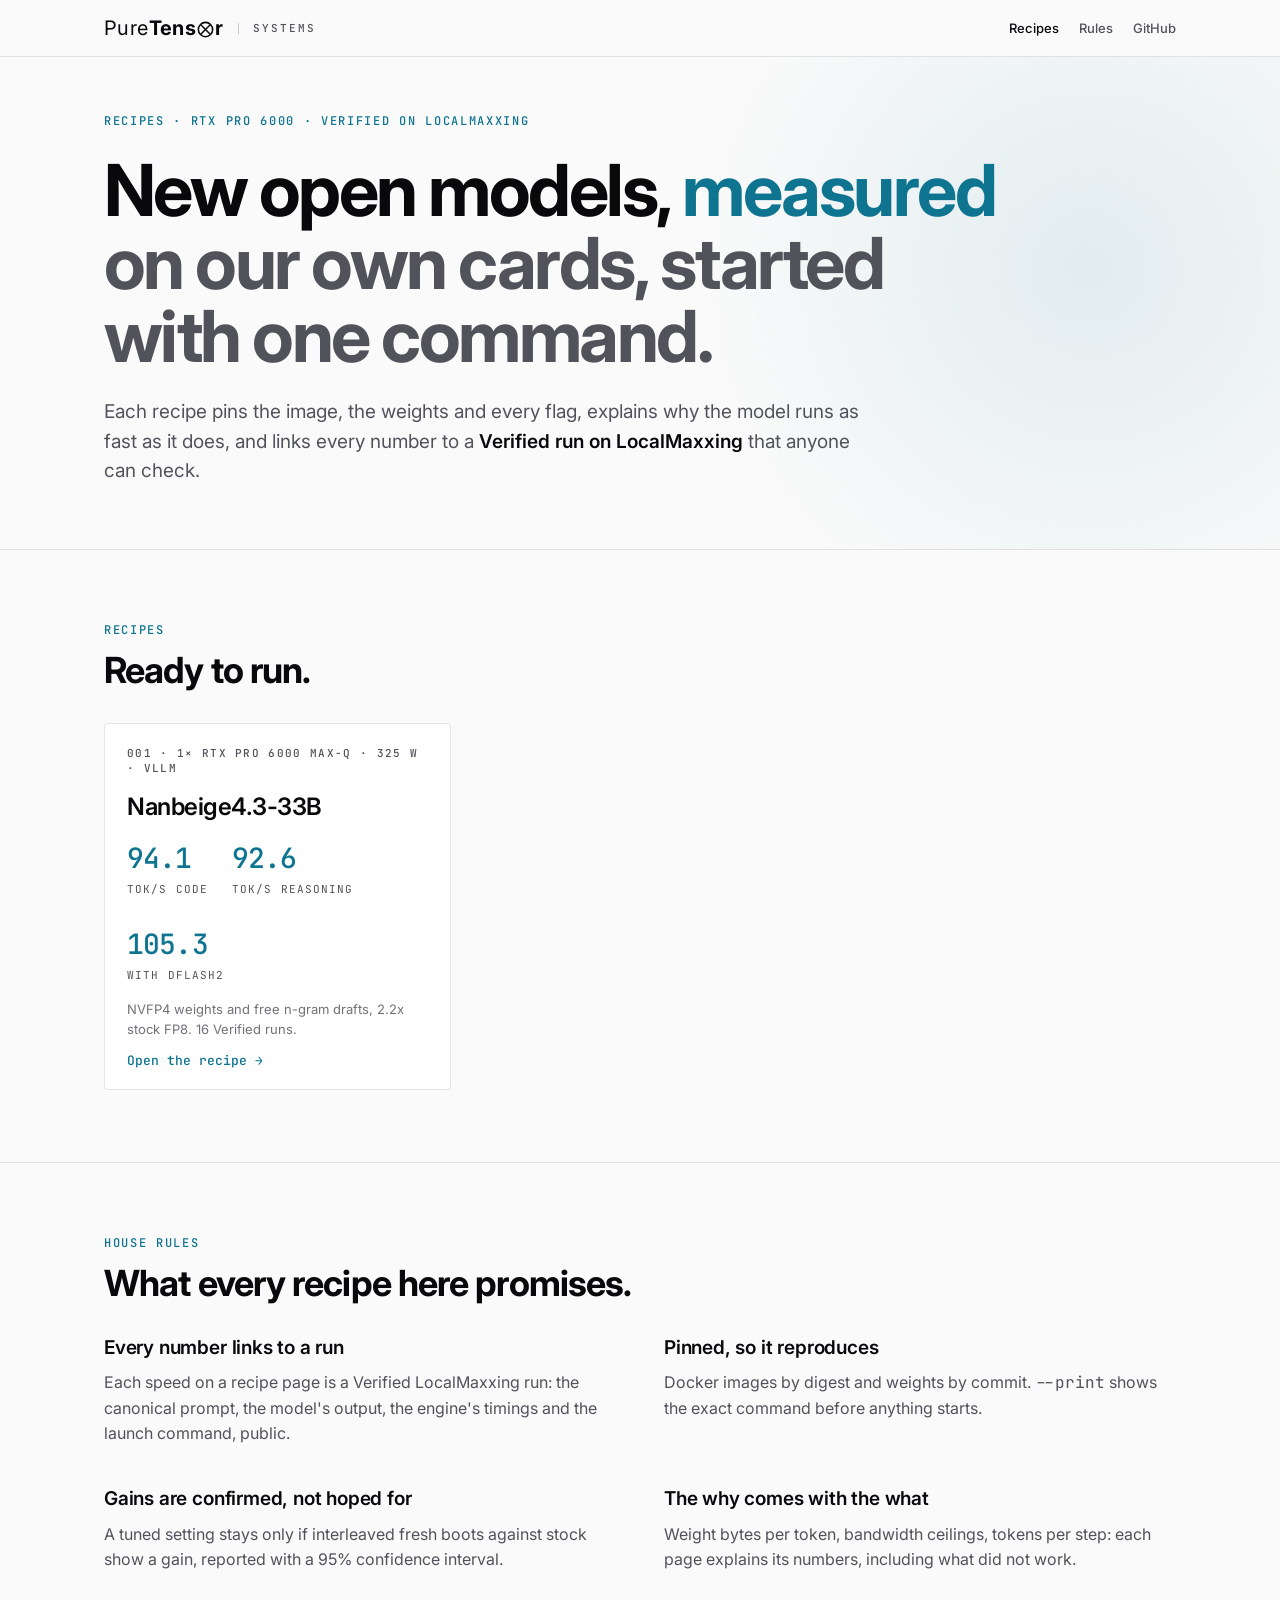
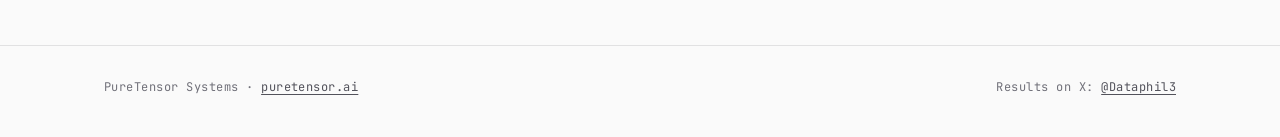
==== index.html @ ee7eed44 "puretensor.systems: site shell and recipe 001 (Nanbeige4.3-33B on one RTX PRO 6000 Max-Q) Co-Authore" ====
<!doctype html>
<html lang="en">
<head>
<meta charset="utf-8">
<meta name="viewport" content="width=device-width, initial-scale=1, viewport-fit=cover">
<title>PureTensor Systems · Measured recipes for local models</title>
<meta name="description" content="One-command recipes for running new open models on RTX PRO 6000 cards. Every number is a Verified LocalMaxxing run.">
<link rel="preconnect" href="https://fonts.googleapis.com">
<link rel="preconnect" href="https://fonts.gstatic.com" crossorigin>
<link rel="stylesheet" href="https://fonts.googleapis.com/css2?family=Inter:wght@400;500;600;700&family=JetBrains+Mono:wght@400;500&display=swap">
<link rel="stylesheet" href="assets/site.css">
</head>
<body>

<header class="site-head">
  <div class="wrap">
    <a class="brand" href="./">
      <span class="wordmark"><span>Pure</span><b>Tens</b><svg viewBox="0 0 22 22" fill="none" stroke="currentColor" aria-hidden="true"><circle cx="11" cy="11" r="9.25" stroke-width="2"/><line x1="4.9" y1="4.9" x2="17.1" y2="17.1" stroke-width="2"/><line x1="17.1" y1="4.9" x2="4.9" y2="17.1" stroke-width="2"/></svg><b>r</b></span>
      <span class="brand-tag">SYSTEMS</span>
    </a>
    <nav class="site-nav" aria-label="Site">
      <a href="./" aria-current="page">Recipes</a>
      <a href="#rules">Rules</a>
      <a href="https://github.com/puretensor">GitHub</a>
    </nav>
  </div>
</header>

<main>
<section class="hero">
  <div class="wrap">
    <p class="eyebrow">Recipes · RTX PRO 6000 · Verified on LocalMaxxing</p>
    <h1>New open models, <span class="hot">measured</span> <span class="dim">on our own cards, started with one command.</span></h1>
    <p class="lede">Each recipe pins the image, the weights and every flag, explains why the model runs as fast as it does, and links every number to a <strong>Verified run on LocalMaxxing</strong> that anyone can check.</p>
  </div>
</section>

<section>
  <div class="wrap">
    <div class="sec-head">
      <p class="eyebrow">Recipes</p>
      <h2>Ready to run.</h2>
    </div>
    <div class="recipes">
      <a class="recipe" href="models/Nanbeige4.3-33B-1x-RTX-PRO-6000-MaxQ/">
        <span class="meta">001 · 1× RTX PRO 6000 Max-Q · 325 W · vLLM</span>
        <h3>Nanbeige4.3-33B</h3>
        <span class="nums"><span><b>94.1</b>tok/s code</span><span><b>92.6</b>tok/s reasoning</span><span><b>105.3</b>with DFlash2</span></span>
        <span class="small">NVFP4 weights and free n-gram drafts, 2.2x stock FP8. 16 Verified runs.</span>
        <span class="go">Open the recipe →</span>
      </a>
    </div>
  </div>
</section>

<section id="rules">
  <div class="wrap">
    <div class="sec-head">
      <p class="eyebrow">House rules</p>
      <h2>What every recipe here promises.</h2>
    </div>
    <div class="cols">
      <div><h3>Every number links to a run</h3><p>Each speed on a recipe page is a Verified LocalMaxxing run: the canonical prompt, the model's output, the engine's timings and the launch command, public.</p></div>
      <div><h3>Pinned, so it reproduces</h3><p>Docker images by digest and weights by commit. <code>--print</code> shows the exact command before anything starts.</p></div>
      <div><h3>Gains are confirmed, not hoped for</h3><p>A tuned setting stays only if interleaved fresh boots against stock show a gain, reported with a 95% confidence interval.</p></div>
      <div><h3>The why comes with the what</h3><p>Weight bytes per token, bandwidth ceilings, tokens per step: each page explains its numbers, including what did not work.</p></div>
    </div>
  </div>
</section>
</main>

<footer class="site-foot">
  <div class="wrap">
    <span>PureTensor Systems · <a href="https://puretensor.ai">puretensor.ai</a></span>
    <span>Results on X: <a href="https://x.com/Dataphil3">@Dataphil3</a></span>
  </div>
</footer>
</body>
</html>
---- assets/site.css ----
/* puretensor.systems: lab recipe pages.
   Layout: one 1120px column; a mono "instrument" register (eyebrows, numbers, tables) against plain Inter prose.
   Dark-first, matching the PureTensor X cards; a light variant for light-mode readers. */
:root {
  --bg: #09090b;          /* zinc-950, the card ground */
  --panel: #111114;       /* raised surfaces: tables, terminal */
  --line: rgba(228, 228, 231, 0.12);
  --line-strong: rgba(228, 228, 231, 0.22);
  --fg: #fafafa;
  --muted: #a1a1aa;
  --faint: #71717a;
  --accent: #22d3ee;      /* PureTensor cyan */
  --accent-ink: #09090b;  /* text on accent */
  --accent-soft: rgba(34, 211, 238, 0.12);
  --amber: #f59e0b;       /* reference lines: ceilings, previous bests */
  --glow: rgba(34, 211, 238, 0.16);
  --display: "Inter", system-ui, -apple-system, "Segoe UI", sans-serif;
  --body: "Inter", system-ui, -apple-system, "Segoe UI", sans-serif;
  --mono: "JetBrains Mono", ui-monospace, "SFMono-Regular", Menlo, monospace;
  --step--1: 0.8125rem;
  --step-0: 1rem;
  --step-1: 1.1875rem;
  --step-2: 1.5rem;
  --step-3: 2.25rem;
  --step-4: clamp(2.5rem, 5.6vw, 4.5rem);
  --radius: 4px;
  color-scheme: dark;
}
@media (prefers-color-scheme: light) {
  :root:not([data-theme="dark"]) {
    --bg: #fafafa; --panel: #ffffff; --line: rgba(9, 9, 11, 0.1); --line-strong: rgba(9, 9, 11, 0.2);
    --fg: #09090b; --muted: #52525b; --faint: #71717a; --accent: #0e7490; --accent-ink: #ffffff;
    --accent-soft: rgba(14, 116, 144, 0.1); --amber: #b45309; --glow: rgba(14, 116, 144, 0.1);
    color-scheme: light;
  }
}
:root[data-theme="light"] {
  --bg: #fafafa; --panel: #ffffff; --line: rgba(9, 9, 11, 0.1); --line-strong: rgba(9, 9, 11, 0.2);
  --fg: #09090b; --muted: #52525b; --faint: #71717a; --accent: #0e7490; --accent-ink: #ffffff;
  --accent-soft: rgba(14, 116, 144, 0.1); --amber: #b45309; --glow: rgba(14, 116, 144, 0.1);
  color-scheme: light;
}

*, *::before, *::after { box-sizing: border-box; }
html { -webkit-text-size-adjust: 100%; }
body {
  margin: 0; background: var(--bg); color: var(--fg);
  font: 400 var(--step-0)/1.6 var(--body);
  -webkit-font-smoothing: antialiased;
}
img, svg { max-width: 100%; }
a { color: var(--accent); text-underline-offset: 3px; text-decoration-thickness: 1px; }
a:hover { text-decoration-thickness: 2px; }
:focus-visible { outline: 2px solid var(--accent); outline-offset: 3px; border-radius: 2px; }
code, kbd, pre { font-family: var(--mono); }
.num { font-variant-numeric: tabular-nums; }

.wrap {
  max-width: 1120px; margin: 0 auto;
  padding-left: max(24px, env(safe-area-inset-left, 0px));
  padding-right: max(24px, env(safe-area-inset-right, 0px));
}
@media (max-width: 480px) {
  .wrap { padding-left: max(16px, env(safe-area-inset-left, 0px)); padding-right: max(16px, env(safe-area-inset-right, 0px)); }
}

/* Header */
.site-head { border-bottom: 1px solid var(--line); }
.site-head .wrap { display: flex; align-items: center; justify-content: space-between; gap: 16px; padding-block: 18px; flex-wrap: wrap; }
.brand { display: flex; align-items: center; gap: 14px; color: var(--fg); text-decoration: none; }
.wordmark { display: inline-flex; align-items: center; font-size: 20px; line-height: 1; letter-spacing: 0.02em; }
.wordmark b { font-weight: 700; }
.wordmark svg { width: 17px; height: 17px; margin: 0 1px; position: relative; top: 1px; }
.brand-tag { font: 500 11px/1 var(--mono); letter-spacing: 0.18em; color: var(--muted); padding-left: 14px; border-left: 1px solid var(--line-strong); }
.site-nav { display: flex; gap: 20px; font: 500 var(--step--1)/1 var(--body); }
.site-nav a { color: var(--muted); text-decoration: none; }
.site-nav a:hover, .site-nav a[aria-current] { color: var(--fg); }

/* Type */
.eyebrow { font: 500 12px/1.4 var(--mono); letter-spacing: 0.14em; text-transform: uppercase; color: var(--accent); margin: 0; }
.crumbs { font: 400 var(--step--1)/1.4 var(--mono); color: var(--faint); display: flex; gap: 8px; flex-wrap: wrap; margin: 0; }
.crumbs a { color: var(--muted); text-decoration: none; }
h1, h2, h3 { font-family: var(--display); text-wrap: balance; margin: 0; }
h1 { font-size: var(--step-4); line-height: 1.02; font-weight: 700; letter-spacing: -0.035em; }
h1 .dim { color: var(--muted); }
h1 .hot { color: var(--accent); }
h2 { font-size: var(--step-3); line-height: 1.1; font-weight: 700; letter-spacing: -0.025em; }
h3 { font-size: var(--step-1); line-height: 1.3; font-weight: 600; letter-spacing: -0.01em; }
p { margin: 0; }
.lede { font-size: var(--step-1); line-height: 1.55; color: var(--muted); max-width: 64ch; }
.lede strong { color: var(--fg); font-weight: 600; }
.prose { max-width: 66ch; color: var(--muted); display: flex; flex-direction: column; gap: 14px; }
.prose strong { color: var(--fg); font-weight: 600; }
.small { font-size: var(--step--1); color: var(--faint); }

/* Sections */
section { padding-block: 72px; border-top: 1px solid var(--line); }
.sec-head { display: flex; flex-direction: column; gap: 12px; margin-bottom: 32px; max-width: 760px; }
.sec-head p:not(.eyebrow) { color: var(--muted); }

/* Hero */
.hero { position: relative; overflow: hidden; border-top: 0; padding-block: 56px 64px; }
.hero::before {
  content: ""; position: absolute; right: -260px; top: -240px; width: 900px; height: 900px; pointer-events: none;
  background: radial-gradient(circle at center, var(--glow), transparent 62%);
}
.hero .wrap { position: relative; display: flex; flex-direction: column; gap: 24px; }
.chips { display: flex; flex-wrap: wrap; gap: 8px; }
.chip { font: 500 12px/1 var(--mono); letter-spacing: 0.04em; color: var(--muted); border: 1px solid var(--line-strong); border-radius: 999px; padding: 7px 11px; }
.chip.ok { color: var(--accent); border-color: var(--accent); }
.actions { display: flex; gap: 12px; flex-wrap: wrap; }
.btn {
  display: inline-flex; align-items: center; gap: 8px; padding: 12px 18px; border-radius: var(--radius);
  font: 600 var(--step--1)/1 var(--body); text-decoration: none; border: 1px solid var(--line-strong); color: var(--fg);
}
.btn.primary { background: var(--accent); border-color: var(--accent); color: var(--accent-ink); }
.btn:hover { border-color: var(--accent); text-decoration: none; }

/* Stat row */
.stats { display: grid; grid-template-columns: repeat(4, minmax(0, 1fr)); border: 1px solid var(--line); border-radius: var(--radius); background: var(--panel); }
.stat { padding: 22px 22px 20px; display: flex; flex-direction: column; gap: 8px; border-left: 1px solid var(--line); }
.stat:first-child { border-left: 0; }
.stat .k { font: 500 11px/1.3 var(--mono); letter-spacing: 0.14em; text-transform: uppercase; color: var(--muted); }
.stat .v { font: 500 clamp(2rem, 4vw, 3rem)/1 var(--mono); letter-spacing: -0.04em; font-variant-numeric: tabular-nums; }
.stat .v small { font-size: 0.42em; letter-spacing: 0; color: var(--muted); margin-left: 4px; }
.stat .v.hot { color: var(--accent); }
.stat .s { font: 400 12px/1.45 var(--mono); color: var(--faint); }
.stat .s a { color: var(--muted); }
@media (max-width: 860px) {
  .stats { grid-template-columns: repeat(2, minmax(0, 1fr)); }
  .stat:nth-child(3) { border-left: 0; }
  .stat:nth-child(n+3) { border-top: 1px solid var(--line); }
}

/* Tables */
.table-scroll { overflow-x: auto; border: 1px solid var(--line); border-radius: var(--radius); background: var(--panel); }
table { width: 100%; border-collapse: collapse; font-size: var(--step--1); }
th, td { text-align: left; padding: 12px 16px; border-bottom: 1px solid var(--line); vertical-align: top; }
tr:last-child td { border-bottom: 0; }
th { font: 500 11px/1.3 var(--mono); letter-spacing: 0.12em; text-transform: uppercase; color: var(--muted); white-space: nowrap; }
td.n, th.n { text-align: right; font-family: var(--mono); font-variant-numeric: tabular-nums; white-space: nowrap; }
td code { font-size: 0.92em; color: var(--fg); }
tr.best td { background: var(--accent-soft); }
tr.best td:first-child { box-shadow: inset 2px 0 0 var(--accent); }
.dimrow td { color: var(--muted); }
.ci { color: var(--faint); }
.swipe { display: none; }
@media (max-width: 700px) { .swipe { display: block; margin-top: 8px; } }

/* Replay terminal */
.term { border: 1px solid var(--line-strong); border-radius: 6px; background: var(--panel); overflow: hidden; }
.term-bar { display: flex; align-items: center; justify-content: space-between; gap: 12px; flex-wrap: wrap; padding: 12px 16px; border-bottom: 1px solid var(--line); }
.term-title { font: 500 12px/1.3 var(--mono); color: var(--muted); letter-spacing: 0.04em; }
.seg { display: inline-flex; border: 1px solid var(--line-strong); border-radius: var(--radius); overflow: hidden; }
.seg button { font: 500 12px/1 var(--mono); color: var(--muted); background: transparent; border: 0; padding: 9px 12px; cursor: pointer; border-left: 1px solid var(--line-strong); }
.seg button:first-child { border-left: 0; }
.seg button[aria-pressed="true"] { background: var(--accent); color: var(--accent-ink); }
.term-out { height: 360px; overflow: auto; margin: 0; padding: 18px 20px; font: 400 13px/1.6 var(--mono); color: var(--fg); white-space: pre-wrap; word-break: break-word; }
.term-out .cursor { display: inline-block; width: 0.6em; height: 1.1em; vertical-align: text-bottom; background: var(--accent); }
.term-foot { display: flex; justify-content: space-between; gap: 12px; flex-wrap: wrap; padding: 12px 16px; border-top: 1px solid var(--line); font: 500 12px/1.3 var(--mono); color: var(--muted); font-variant-numeric: tabular-nums; }
.term-foot b { color: var(--accent); font-weight: 500; }
.replay-btn { font: 500 12px/1 var(--mono); color: var(--fg); background: transparent; border: 1px solid var(--line-strong); border-radius: var(--radius); padding: 8px 12px; cursor: pointer; }
.replay-btn:hover { border-color: var(--accent); }

/* Ceiling chart */
.ceiling { border: 1px solid var(--line); border-radius: var(--radius); background: var(--panel); padding: 24px 24px 18px; }
.ceiling svg { display: block; width: 100%; height: auto; overflow: visible; }
.ceiling text { font-family: var(--mono); }
.legend { display: flex; flex-wrap: wrap; gap: 18px; margin-top: 14px; font: 500 11px/1.3 var(--mono); letter-spacing: 0.08em; color: var(--muted); text-transform: uppercase; }
.legend span { display: inline-flex; align-items: center; gap: 8px; }
.sw { width: 12px; height: 12px; border-radius: 2px; display: inline-block; }
.sw.line { height: 0; border-top: 2px dashed var(--amber); border-radius: 0; width: 16px; }

/* Two-column explainers */
.cols { display: grid; grid-template-columns: repeat(2, minmax(0, 1fr)); gap: 40px 48px; }
.cols > div { min-width: 0; display: flex; flex-direction: column; gap: 10px; }
.cols p { color: var(--muted); }
.cols p strong { color: var(--fg); }
@media (max-width: 760px) { .cols { grid-template-columns: minmax(0, 1fr); gap: 32px; } }

.formula { display: flex; align-items: baseline; flex-wrap: wrap; gap: 10px 14px; padding: 20px 22px; border: 1px solid var(--line); border-radius: var(--radius); background: var(--panel); font-family: var(--mono); }
.formula .big { font-size: 1.75rem; font-weight: 500; letter-spacing: -0.02em; font-variant-numeric: tabular-nums; }
.formula .u { font-size: 11px; letter-spacing: 0.12em; color: var(--muted); text-transform: uppercase; }
.formula .op { color: var(--faint); font-size: 1.25rem; }
.formula .hot { color: var(--accent); }

/* Steps and code */
.steps { display: flex; flex-direction: column; gap: 28px; }
.step { display: grid; grid-template-columns: 40px minmax(0, 1fr); gap: 16px; }
.step-n { font: 500 13px/1 var(--mono); color: var(--accent-ink); background: var(--accent); width: 28px; height: 28px; border-radius: 50%; display: grid; place-items: center; margin-top: 2px; }
.step > div { min-width: 0; display: flex; flex-direction: column; gap: 12px; }
.step p { color: var(--muted); }
.codeblock { position: relative; border: 1px solid var(--line); border-radius: var(--radius); background: var(--panel); }
.codeblock pre { margin: 0; padding: 16px 18px; padding-right: 76px; overflow-x: auto; font-size: 13px; line-height: 1.65; color: var(--fg); }
.codeblock .c { color: var(--faint); }
.copy { position: absolute; top: 10px; right: 10px; font: 500 11px/1 var(--mono); letter-spacing: 0.06em; color: var(--muted); background: var(--bg); border: 1px solid var(--line-strong); border-radius: var(--radius); padding: 7px 9px; cursor: pointer; }
.copy:hover { color: var(--fg); border-color: var(--accent); }

/* Needs grid */
.needs { display: grid; grid-template-columns: repeat(4, minmax(0, 1fr)); gap: 0; border: 1px solid var(--line); border-radius: var(--radius); }
.needs > div { padding: 20px; border-left: 1px solid var(--line); display: flex; flex-direction: column; gap: 8px; min-width: 0; }
.needs > div:first-child { border-left: 0; }
.needs h3 { font-size: var(--step-0); }
.needs p { color: var(--muted); font-size: var(--step--1); }
@media (max-width: 860px) {
  .needs { grid-template-columns: repeat(2, minmax(0, 1fr)); }
  .needs > div:nth-child(3) { border-left: 0; }
  .needs > div:nth-child(n+3) { border-top: 1px solid var(--line); }
}
@media (max-width: 480px) {
  .needs { grid-template-columns: minmax(0, 1fr); }
  .needs > div { border-left: 0; }
  .needs > div + div { border-top: 1px solid var(--line); }
}

/* Recipe index cards */
.recipes { display: grid; grid-template-columns: repeat(auto-fill, minmax(min(100%, 340px), 1fr)); gap: 16px; }
.recipe { display: flex; flex-direction: column; gap: 14px; padding: 22px; border: 1px solid var(--line); border-radius: var(--radius); background: var(--panel); color: var(--fg); text-decoration: none; }
.recipe:hover { border-color: var(--accent); text-decoration: none; }
.recipe .meta { font: 500 11px/1.4 var(--mono); letter-spacing: 0.12em; text-transform: uppercase; color: var(--muted); }
.recipe h3 { font-size: var(--step-2); letter-spacing: -0.02em; }
.recipe .nums { display: flex; gap: 24px; flex-wrap: wrap; font-family: var(--mono); }
.recipe .nums b { display: block; font-size: 1.75rem; font-weight: 500; letter-spacing: -0.03em; color: var(--accent); font-variant-numeric: tabular-nums; }
.recipe .nums span { font-size: 11px; letter-spacing: 0.1em; color: var(--muted); text-transform: uppercase; }
.recipe .go { font: 500 var(--step--1)/1 var(--mono); color: var(--accent); }

/* Footer */
.site-foot { border-top: 1px solid var(--line); }
.site-foot .wrap { padding-block: 32px 40px; display: flex; justify-content: space-between; gap: 16px 32px; flex-wrap: wrap; font: 400 12px/1.6 var(--mono); color: var(--faint); letter-spacing: 0.04em; }
.site-foot a { color: var(--muted); }

@media (prefers-reduced-motion: reduce) {
  * { scroll-behavior: auto !important; }
}

/* Race: the same reply, three setups, replayed at measured speed */
.race { display: grid; grid-template-columns: repeat(3, minmax(0, 1fr)); gap: 12px; }
.lane { border: 1px solid var(--line); border-radius: 6px; background: var(--panel); display: flex; flex-direction: column; min-width: 0; overflow: hidden; }
.lane.lead { border-color: var(--accent); box-shadow: 0 0 0 1px var(--accent-soft), 0 18px 48px -24px var(--glow); }
.lane-head { padding: 14px 16px 12px; border-bottom: 1px solid var(--line); display: flex; flex-direction: column; gap: 6px; }
.lane-name { font: 500 11px/1.3 var(--mono); letter-spacing: 0.12em; text-transform: uppercase; color: var(--muted); }
.lane-rate { font: 500 1.75rem/1 var(--mono); letter-spacing: -0.03em; font-variant-numeric: tabular-nums; }
.lane.lead .lane-rate { color: var(--accent); }
.lane-rate small { font-size: 0.45em; color: var(--muted); letter-spacing: 0; margin-left: 4px; }
.lane-out { height: 230px; overflow: hidden; margin: 0; padding: 12px 14px; font: 400 11px/1.55 var(--mono); color: var(--muted); white-space: pre-wrap; word-break: break-word; display: flex; flex-direction: column; justify-content: flex-end; }
.lane-out span { display: block; }
.lane-bar { height: 3px; background: var(--line); }
.lane-bar i { display: block; height: 100%; width: 0; background: var(--accent); }
.lane:not(.lead) .lane-bar i { background: var(--muted); }
.lane-foot { display: flex; justify-content: space-between; gap: 8px; padding: 10px 14px; font: 500 11px/1.3 var(--mono); color: var(--faint); font-variant-numeric: tabular-nums; }
.lane-foot .done { color: var(--accent); }
.race-meta { display: flex; justify-content: space-between; align-items: center; gap: 12px; flex-wrap: wrap; font: 400 12px/1.5 var(--mono); color: var(--faint); }
@media (max-width: 760px) {
  .race { grid-template-columns: minmax(0, 1fr); }
  .lane-out { height: 120px; }
}

/* Receipts ledger */
.ledger { border: 1px solid var(--line); border-radius: var(--radius); background: var(--panel); font-family: var(--mono); font-size: 12.5px; }
.ledger-row { display: grid; grid-template-columns: minmax(0, 1.9fr) minmax(0, 1.2fr) 70px 64px minmax(250px, 1.7fr); gap: 12px; padding: 11px 16px; border-bottom: 1px dashed var(--line-strong); align-items: baseline; }
.ledger-row:last-child { border-bottom: 0; }
.ledger-row.head { font-size: 11px; letter-spacing: 0.12em; text-transform: uppercase; color: var(--muted); border-bottom-style: solid; }
.ledger-row .r { text-align: right; font-variant-numeric: tabular-nums; }
.ledger-row a { color: var(--muted); overflow: hidden; text-overflow: ellipsis; white-space: nowrap; }
.ledger-row a:hover { color: var(--accent); }
.ledger-row .what { color: var(--fg); min-width: 0; }
.ledger-row .what small { color: var(--faint); display: block; font-size: 11px; }
.ledger-row .ok { color: var(--accent); }
.ledger-row > span:last-child { white-space: nowrap; }
.ledger-scroll { overflow-x: auto; }
.ledger-scroll .ledger { min-width: 860px; }
section.tight { padding-block: 40px; }
.ceiling { overflow-x: auto; }
.ceiling svg { min-width: 620px; }
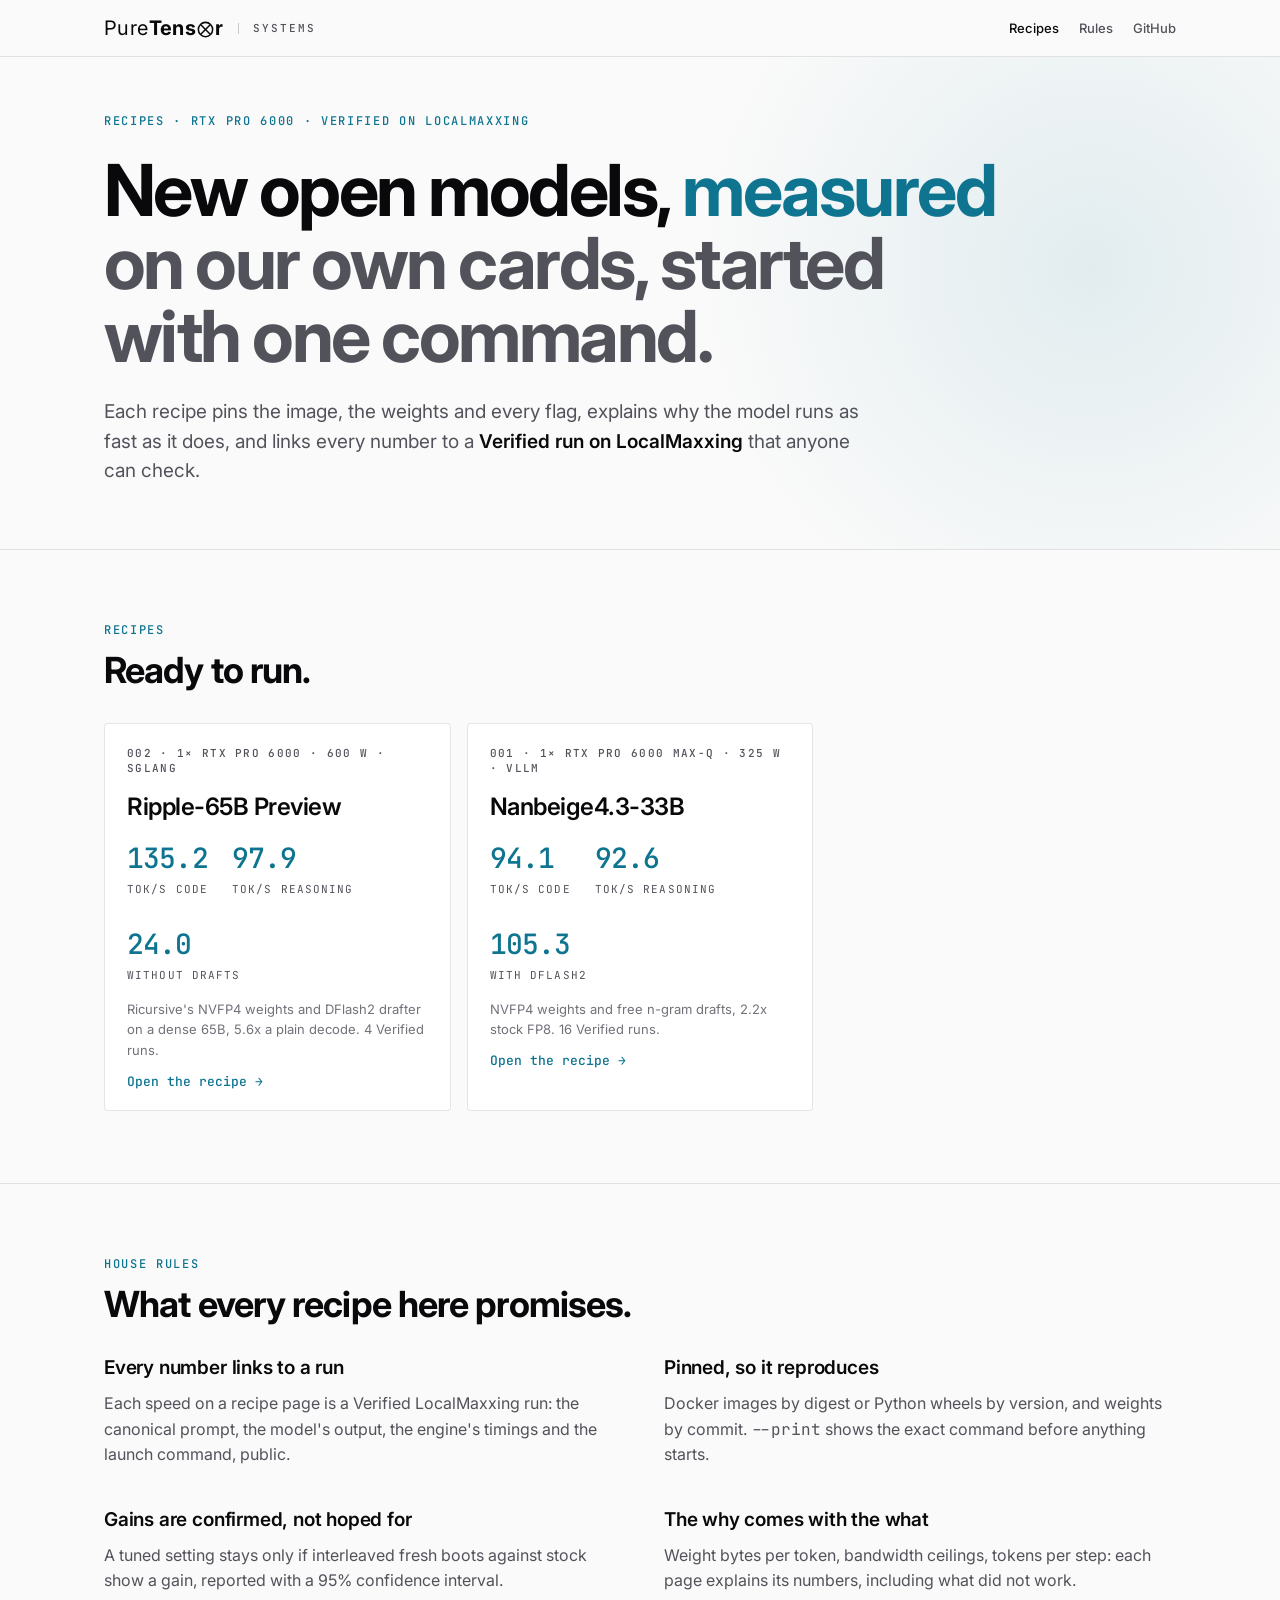
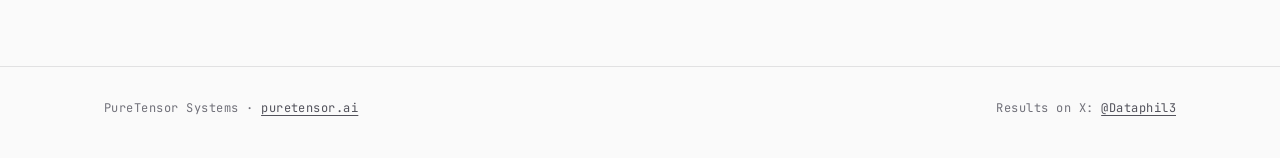
==== commit 7a53b6b5: "v0.2.0: Recipe 002: Ripple-65B Preview on one RTX PRO 6000 (135.2 / 97.9 tok/s, NVFP4 + DFlash2, SGL" ====
--- a/index.html
+++ b/index.html
@@ -5,6 +5,11 @@
 <meta name="viewport" content="width=device-width, initial-scale=1, viewport-fit=cover">
 <title>PureTensor Systems · Measured recipes for local models</title>
 <meta name="description" content="One-command recipes for running new open models on RTX PRO 6000 cards. Every number is a Verified LocalMaxxing run.">
+<link rel="icon" href="/favicon.ico?v=2" sizes="32x32">
+<link rel="icon" href="/favicon-32.png?v=2" sizes="32x32" type="image/png">
+<link rel="icon" href="/favicon-192.png?v=2" sizes="192x192" type="image/png">
+<link rel="apple-touch-icon" href="/apple-touch-icon.png?v=2">
+<meta name="theme-color" content="#09090b">
 <link rel="preconnect" href="https://fonts.googleapis.com">
 <link rel="preconnect" href="https://fonts.gstatic.com" crossorigin>
 <link rel="stylesheet" href="https://fonts.googleapis.com/css2?family=Inter:wght@400;500;600;700&family=JetBrains+Mono:wght@400;500&display=swap">
@@ -42,6 +47,13 @@
       <h2>Ready to run.</h2>
     </div>
     <div class="recipes">
+      <a class="recipe" href="models/Ripple-65B-Preview-1x-RTX-PRO-6000/">
+        <span class="meta">002 · 1× RTX PRO 6000 · 600 W · SGLang</span>
+        <h3>Ripple-65B Preview</h3>
+        <span class="nums"><span><b>135.2</b>tok/s code</span><span><b>97.9</b>tok/s reasoning</span><span><b>24.0</b>without drafts</span></span>
+        <span class="small">Ricursive's NVFP4 weights and DFlash2 drafter on a dense 65B, 5.6x a plain decode. 4 Verified runs.</span>
+        <span class="go">Open the recipe →</span>
+      </a>
       <a class="recipe" href="models/Nanbeige4.3-33B-1x-RTX-PRO-6000-MaxQ/">
         <span class="meta">001 · 1× RTX PRO 6000 Max-Q · 325 W · vLLM</span>
         <h3>Nanbeige4.3-33B</h3>
@@ -61,7 +73,7 @@
     </div>
     <div class="cols">
       <div><h3>Every number links to a run</h3><p>Each speed on a recipe page is a Verified LocalMaxxing run: the canonical prompt, the model's output, the engine's timings and the launch command, public.</p></div>
-      <div><h3>Pinned, so it reproduces</h3><p>Docker images by digest and weights by commit. <code>--print</code> shows the exact command before anything starts.</p></div>
+      <div><h3>Pinned, so it reproduces</h3><p>Docker images by digest or Python wheels by version, and weights by commit. <code>--print</code> shows the exact command before anything starts.</p></div>
       <div><h3>Gains are confirmed, not hoped for</h3><p>A tuned setting stays only if interleaved fresh boots against stock show a gain, reported with a 95% confidence interval.</p></div>
       <div><h3>The why comes with the what</h3><p>Weight bytes per token, bandwidth ceilings, tokens per step: each page explains its numbers, including what did not work.</p></div>
     </div>
--- a/assets/site.css
+++ b/assets/site.css
@@ -272,3 +272,5 @@
 section.tight { padding-block: 40px; }
 .ceiling { overflow-x: auto; }
 .ceiling svg { min-width: 620px; }
+.cols.cols-3 { grid-template-columns: repeat(3, minmax(0, 1fr)); gap: 32px; }
+@media (max-width: 960px) { .cols.cols-3 { grid-template-columns: minmax(0, 1fr); } }
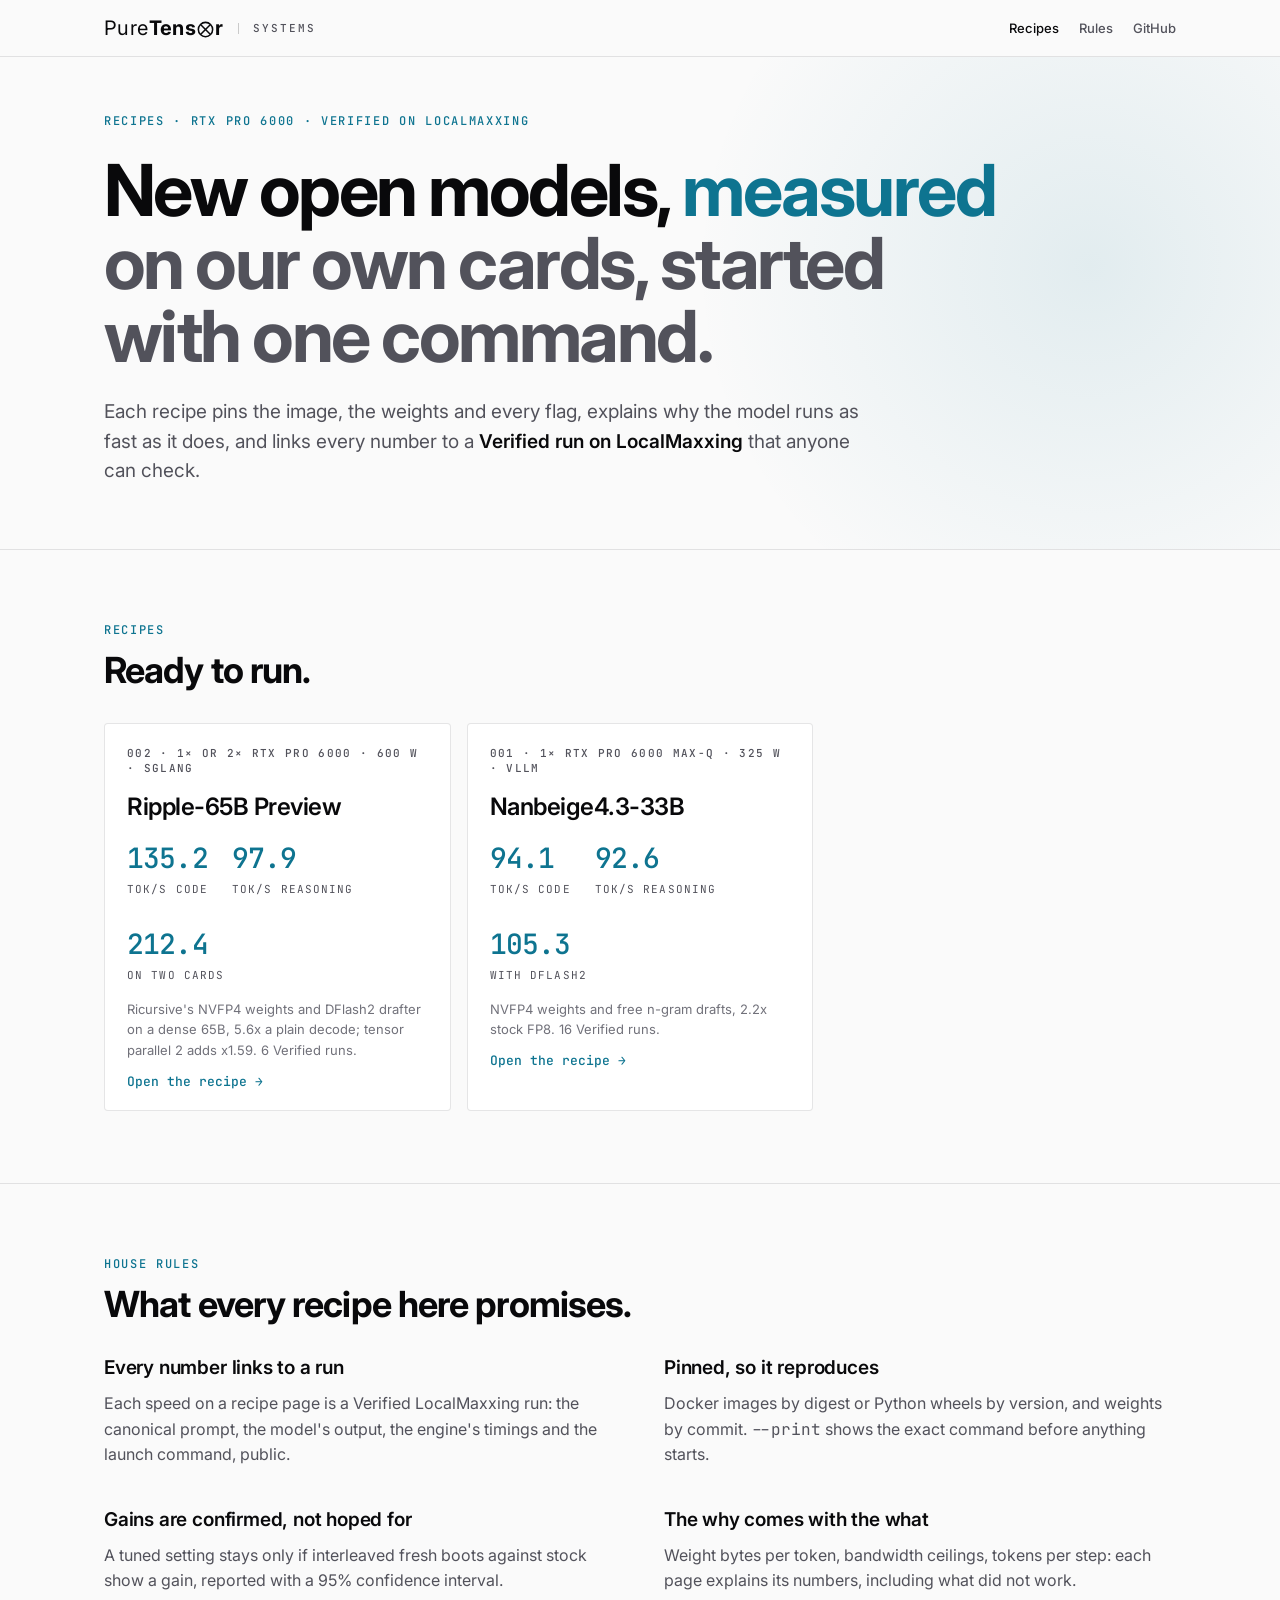
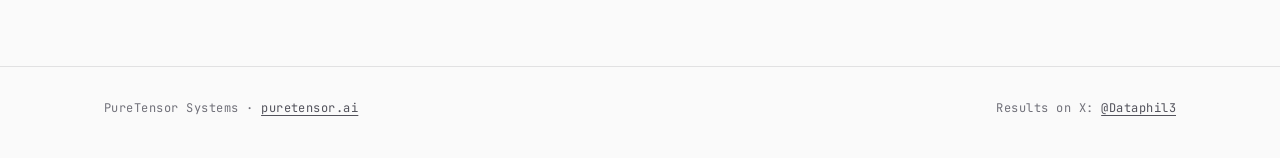
==== commit 6cc920be: "v0.2.1: Recipe 002: two cards (tp2, 212.4 / 152.0 tok/s Verified, x1.589 confirmed), fresh-clone tp2" ====
--- a/index.html
+++ b/index.html
@@ -48,10 +48,10 @@
     </div>
     <div class="recipes">
       <a class="recipe" href="models/Ripple-65B-Preview-1x-RTX-PRO-6000/">
-        <span class="meta">002 · 1× RTX PRO 6000 · 600 W · SGLang</span>
+        <span class="meta">002 · 1× or 2× RTX PRO 6000 · 600 W · SGLang</span>
         <h3>Ripple-65B Preview</h3>
-        <span class="nums"><span><b>135.2</b>tok/s code</span><span><b>97.9</b>tok/s reasoning</span><span><b>24.0</b>without drafts</span></span>
-        <span class="small">Ricursive's NVFP4 weights and DFlash2 drafter on a dense 65B, 5.6x a plain decode. 4 Verified runs.</span>
+        <span class="nums"><span><b>135.2</b>tok/s code</span><span><b>97.9</b>tok/s reasoning</span><span><b>212.4</b>on two cards</span></span>
+        <span class="small">Ricursive's NVFP4 weights and DFlash2 drafter on a dense 65B, 5.6x a plain decode; tensor parallel 2 adds x1.59. 6 Verified runs.</span>
         <span class="go">Open the recipe →</span>
       </a>
       <a class="recipe" href="models/Nanbeige4.3-33B-1x-RTX-PRO-6000-MaxQ/">
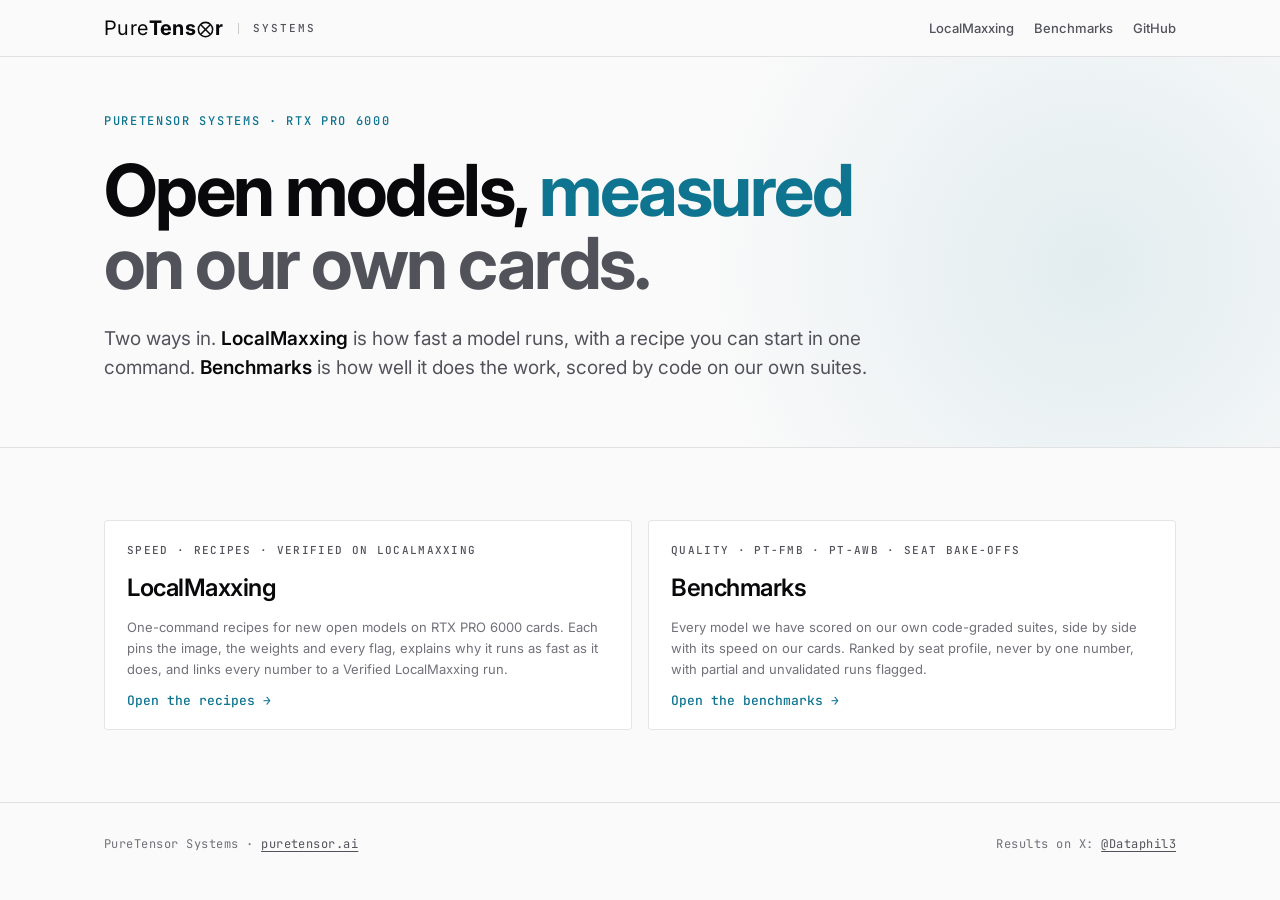
==== commit a6e838e9: "v0.3.0: Split the site in two: LocalMaxxing recipes and Benchmarks - / is now a hub with two ways in" ====
--- a/index.html
+++ b/index.html
@@ -3,8 +3,8 @@
 <head>
 <meta charset="utf-8">
 <meta name="viewport" content="width=device-width, initial-scale=1, viewport-fit=cover">
-<title>PureTensor Systems · Measured recipes for local models</title>
-<meta name="description" content="One-command recipes for running new open models on RTX PRO 6000 cards. Every number is a Verified LocalMaxxing run.">
+<title>PureTensor Systems · Open models, measured on our own cards</title>
+<meta name="description" content="PureTensor Systems: one-command LocalMaxxing recipes for new open models on RTX PRO 6000 cards, and our own benchmark board of every model we have scored.">
 <link rel="icon" href="/favicon.ico?v=2" sizes="32x32">
 <link rel="icon" href="/favicon-32.png?v=2" sizes="32x32" type="image/png">
 <link rel="icon" href="/favicon-192.png?v=2" sizes="192x192" type="image/png">
@@ -19,13 +19,13 @@
 
 <header class="site-head">
   <div class="wrap">
-    <a class="brand" href="./">
+    <a class="brand" href="./" aria-current="page">
       <span class="wordmark"><span>Pure</span><b>Tens</b><svg viewBox="0 0 22 22" fill="none" stroke="currentColor" aria-hidden="true"><circle cx="11" cy="11" r="9.25" stroke-width="2"/><line x1="4.9" y1="4.9" x2="17.1" y2="17.1" stroke-width="2"/><line x1="17.1" y1="4.9" x2="4.9" y2="17.1" stroke-width="2"/></svg><b>r</b></span>
       <span class="brand-tag">SYSTEMS</span>
     </a>
     <nav class="site-nav" aria-label="Site">
-      <a href="./" aria-current="page">Recipes</a>
-      <a href="#rules">Rules</a>
+      <a href="localmaxxing/">LocalMaxxing</a>
+      <a href="bench/">Benchmarks</a>
       <a href="https://github.com/puretensor">GitHub</a>
     </nav>
   </div>
@@ -34,48 +34,27 @@
 <main>
 <section class="hero">
   <div class="wrap">
-    <p class="eyebrow">Recipes · RTX PRO 6000 · Verified on LocalMaxxing</p>
-    <h1>New open models, <span class="hot">measured</span> <span class="dim">on our own cards, started with one command.</span></h1>
-    <p class="lede">Each recipe pins the image, the weights and every flag, explains why the model runs as fast as it does, and links every number to a <strong>Verified run on LocalMaxxing</strong> that anyone can check.</p>
+    <p class="eyebrow">PureTensor Systems · RTX PRO 6000</p>
+    <h1>Open models, <span class="hot">measured</span> <span class="dim">on our own cards.</span></h1>
+    <p class="lede">Two ways in. <strong>LocalMaxxing</strong> is how fast a model runs, with a recipe you can start in one command. <strong>Benchmarks</strong> is how well it does the work, scored by code on our own suites.</p>
   </div>
 </section>
 
 <section>
   <div class="wrap">
-    <div class="sec-head">
-      <p class="eyebrow">Recipes</p>
-      <h2>Ready to run.</h2>
-    </div>
-    <div class="recipes">
-      <a class="recipe" href="models/Ripple-65B-Preview-1x-RTX-PRO-6000/">
-        <span class="meta">002 · 1× or 2× RTX PRO 6000 · 600 W · SGLang</span>
-        <h3>Ripple-65B Preview</h3>
-        <span class="nums"><span><b>135.2</b>tok/s code</span><span><b>97.9</b>tok/s reasoning</span><span><b>212.4</b>on two cards</span></span>
-        <span class="small">Ricursive's NVFP4 weights and DFlash2 drafter on a dense 65B, 5.6x a plain decode; tensor parallel 2 adds x1.59. 6 Verified runs.</span>
-        <span class="go">Open the recipe →</span>
+    <div class="recipes" style="grid-template-columns: repeat(auto-fit, minmax(min(100%, 340px), 1fr))">
+      <a class="recipe" href="localmaxxing/">
+        <span class="meta">Speed · recipes · Verified on LocalMaxxing</span>
+        <h3>LocalMaxxing</h3>
+        <span class="small">One-command recipes for new open models on RTX PRO 6000 cards. Each pins the image, the weights and every flag, explains why it runs as fast as it does, and links every number to a Verified LocalMaxxing run.</span>
+        <span class="go">Open the recipes →</span>
       </a>
-      <a class="recipe" href="models/Nanbeige4.3-33B-1x-RTX-PRO-6000-MaxQ/">
-        <span class="meta">001 · 1× RTX PRO 6000 Max-Q · 325 W · vLLM</span>
-        <h3>Nanbeige4.3-33B</h3>
-        <span class="nums"><span><b>94.1</b>tok/s code</span><span><b>92.6</b>tok/s reasoning</span><span><b>105.3</b>with DFlash2</span></span>
-        <span class="small">NVFP4 weights and free n-gram drafts, 2.2x stock FP8. 16 Verified runs.</span>
-        <span class="go">Open the recipe →</span>
+      <a class="recipe" href="bench/">
+        <span class="meta">Quality · PT-FMB · PT-AWB · seat bake-offs</span>
+        <h3>Benchmarks</h3>
+        <span class="small">Every model we have scored on our own code-graded suites, side by side with its speed on our cards. Ranked by seat profile, never by one number, with partial and unvalidated runs flagged.</span>
+        <span class="go">Open the benchmarks →</span>
       </a>
-    </div>
-  </div>
-</section>
-
-<section id="rules">
-  <div class="wrap">
-    <div class="sec-head">
-      <p class="eyebrow">House rules</p>
-      <h2>What every recipe here promises.</h2>
-    </div>
-    <div class="cols">
-      <div><h3>Every number links to a run</h3><p>Each speed on a recipe page is a Verified LocalMaxxing run: the canonical prompt, the model's output, the engine's timings and the launch command, public.</p></div>
-      <div><h3>Pinned, so it reproduces</h3><p>Docker images by digest or Python wheels by version, and weights by commit. <code>--print</code> shows the exact command before anything starts.</p></div>
-      <div><h3>Gains are confirmed, not hoped for</h3><p>A tuned setting stays only if interleaved fresh boots against stock show a gain, reported with a 95% confidence interval.</p></div>
-      <div><h3>The why comes with the what</h3><p>Weight bytes per token, bandwidth ceilings, tokens per step: each page explains its numbers, including what did not work.</p></div>
     </div>
   </div>
 </section>
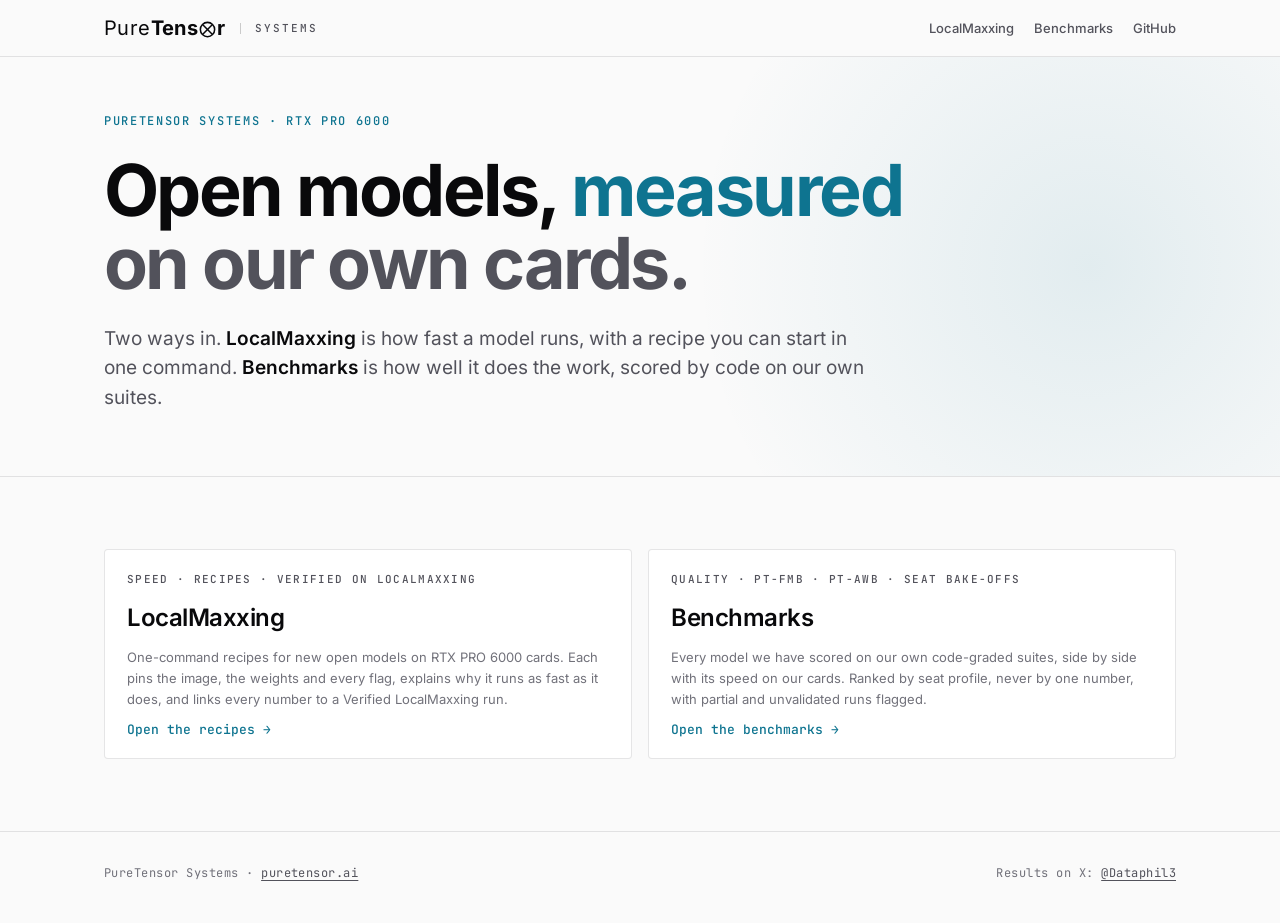
==== commit 4669954c: "v0.3.1: Serve fonts locally and remove private build references" ====
--- a/index.html
+++ b/index.html
@@ -10,10 +10,8 @@
 <link rel="icon" href="/favicon-192.png?v=2" sizes="192x192" type="image/png">
 <link rel="apple-touch-icon" href="/apple-touch-icon.png?v=2">
 <meta name="theme-color" content="#09090b">
-<link rel="preconnect" href="https://fonts.googleapis.com">
-<link rel="preconnect" href="https://fonts.gstatic.com" crossorigin>
-<link rel="stylesheet" href="https://fonts.googleapis.com/css2?family=Inter:wght@400;500;600;700&family=JetBrains+Mono:wght@400;500&display=swap">
 <link rel="stylesheet" href="assets/site.css">
+<link rel="stylesheet" href="/assets/fonts/fonts.css">
 </head>
 <body>
 
--- a/assets/fonts/fonts.css
+++ b/assets/fonts/fonts.css
@@ -0,0 +1,56 @@
+@font-face {
+  font-family: 'Inter';
+  font-style: normal;
+  font-weight: 400;
+  font-display: swap;
+  src: url(/assets/fonts/font-1.ttf) format('truetype');
+}
+@font-face {
+  font-family: 'Inter';
+  font-style: normal;
+  font-weight: 500;
+  font-display: swap;
+  src: url(/assets/fonts/font-2.ttf) format('truetype');
+}
+@font-face {
+  font-family: 'Inter';
+  font-style: normal;
+  font-weight: 600;
+  font-display: swap;
+  src: url(/assets/fonts/font-3.ttf) format('truetype');
+}
+@font-face {
+  font-family: 'Inter';
+  font-style: normal;
+  font-weight: 700;
+  font-display: swap;
+  src: url(/assets/fonts/font-4.ttf) format('truetype');
+}
+@font-face {
+  font-family: 'Inter';
+  font-style: normal;
+  font-weight: 800;
+  font-display: swap;
+  src: url(/assets/fonts/font-5.ttf) format('truetype');
+}
+@font-face {
+  font-family: 'JetBrains Mono';
+  font-style: normal;
+  font-weight: 400;
+  font-display: swap;
+  src: url(/assets/fonts/font-6.ttf) format('truetype');
+}
+@font-face {
+  font-family: 'JetBrains Mono';
+  font-style: normal;
+  font-weight: 500;
+  font-display: swap;
+  src: url(/assets/fonts/font-7.ttf) format('truetype');
+}
+@font-face {
+  font-family: 'JetBrains Mono';
+  font-style: normal;
+  font-weight: 600;
+  font-display: swap;
+  src: url(/assets/fonts/font-8.ttf) format('truetype');
+}
